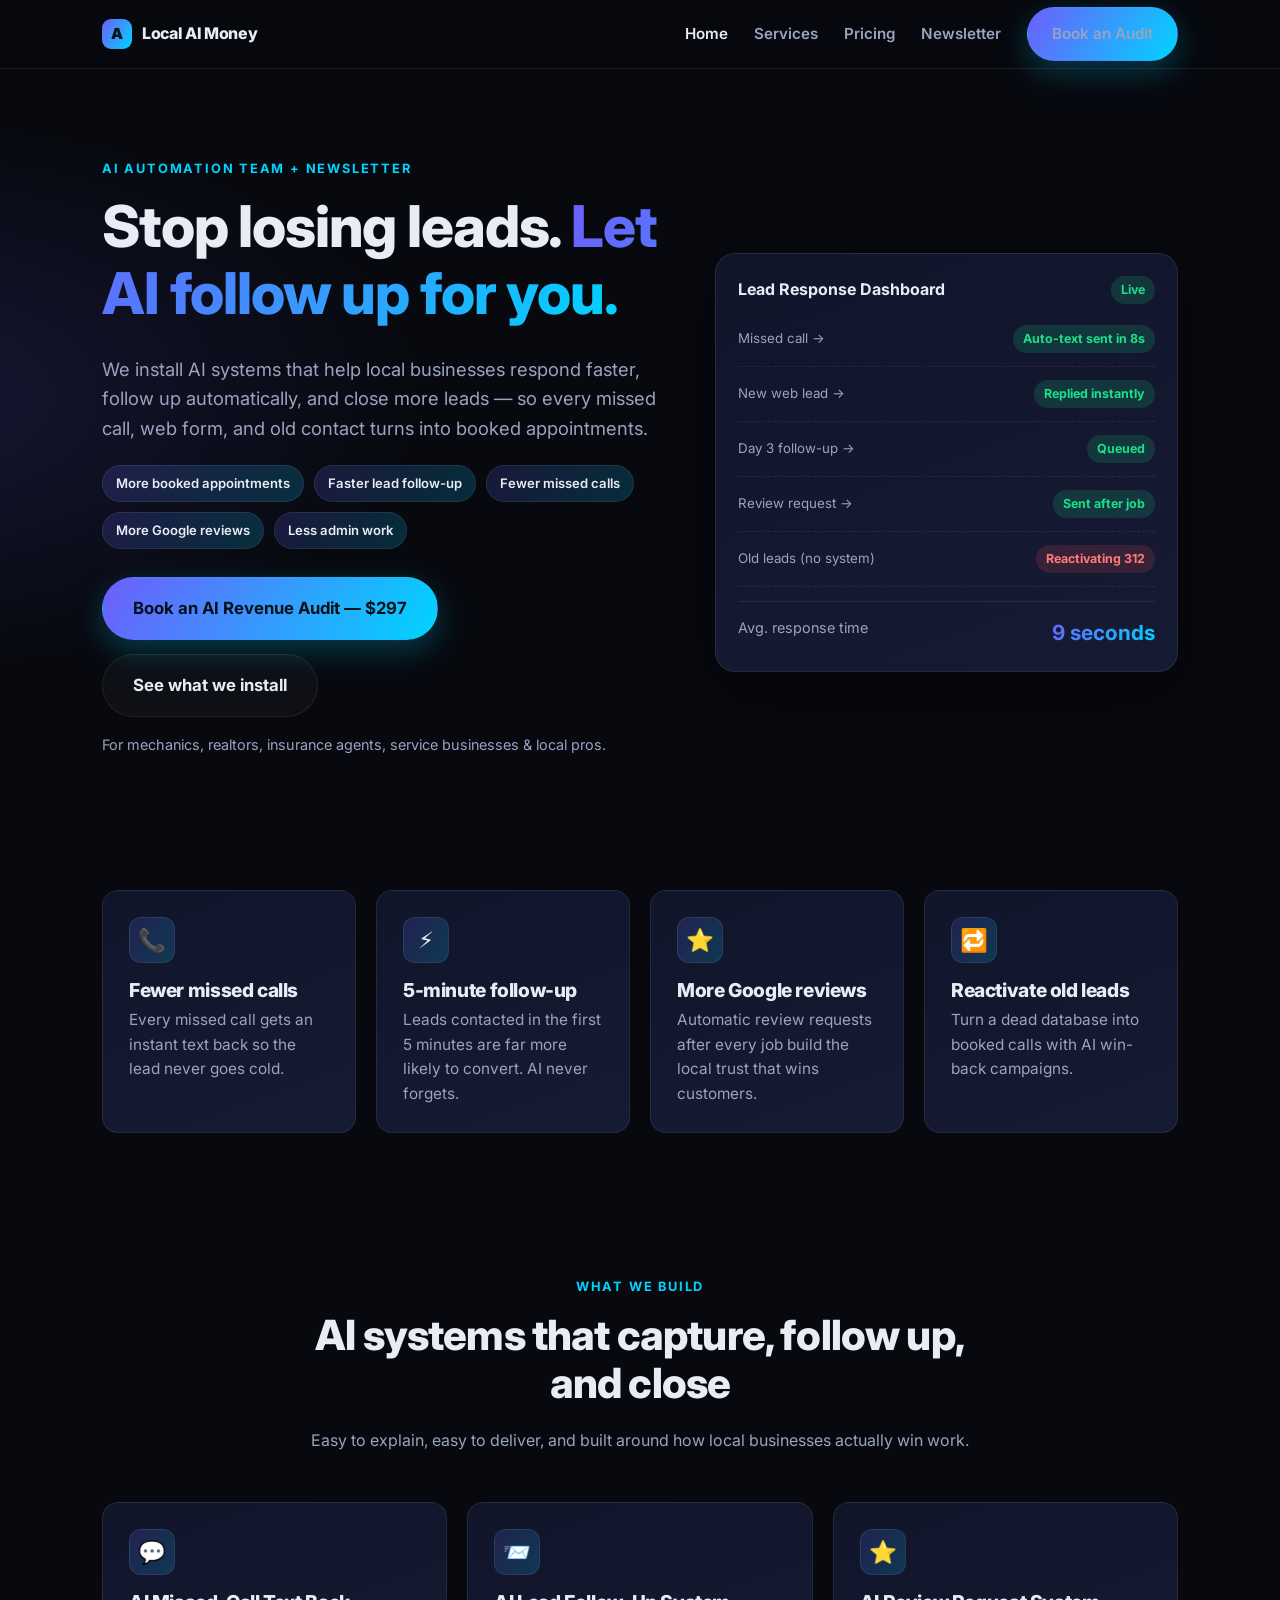
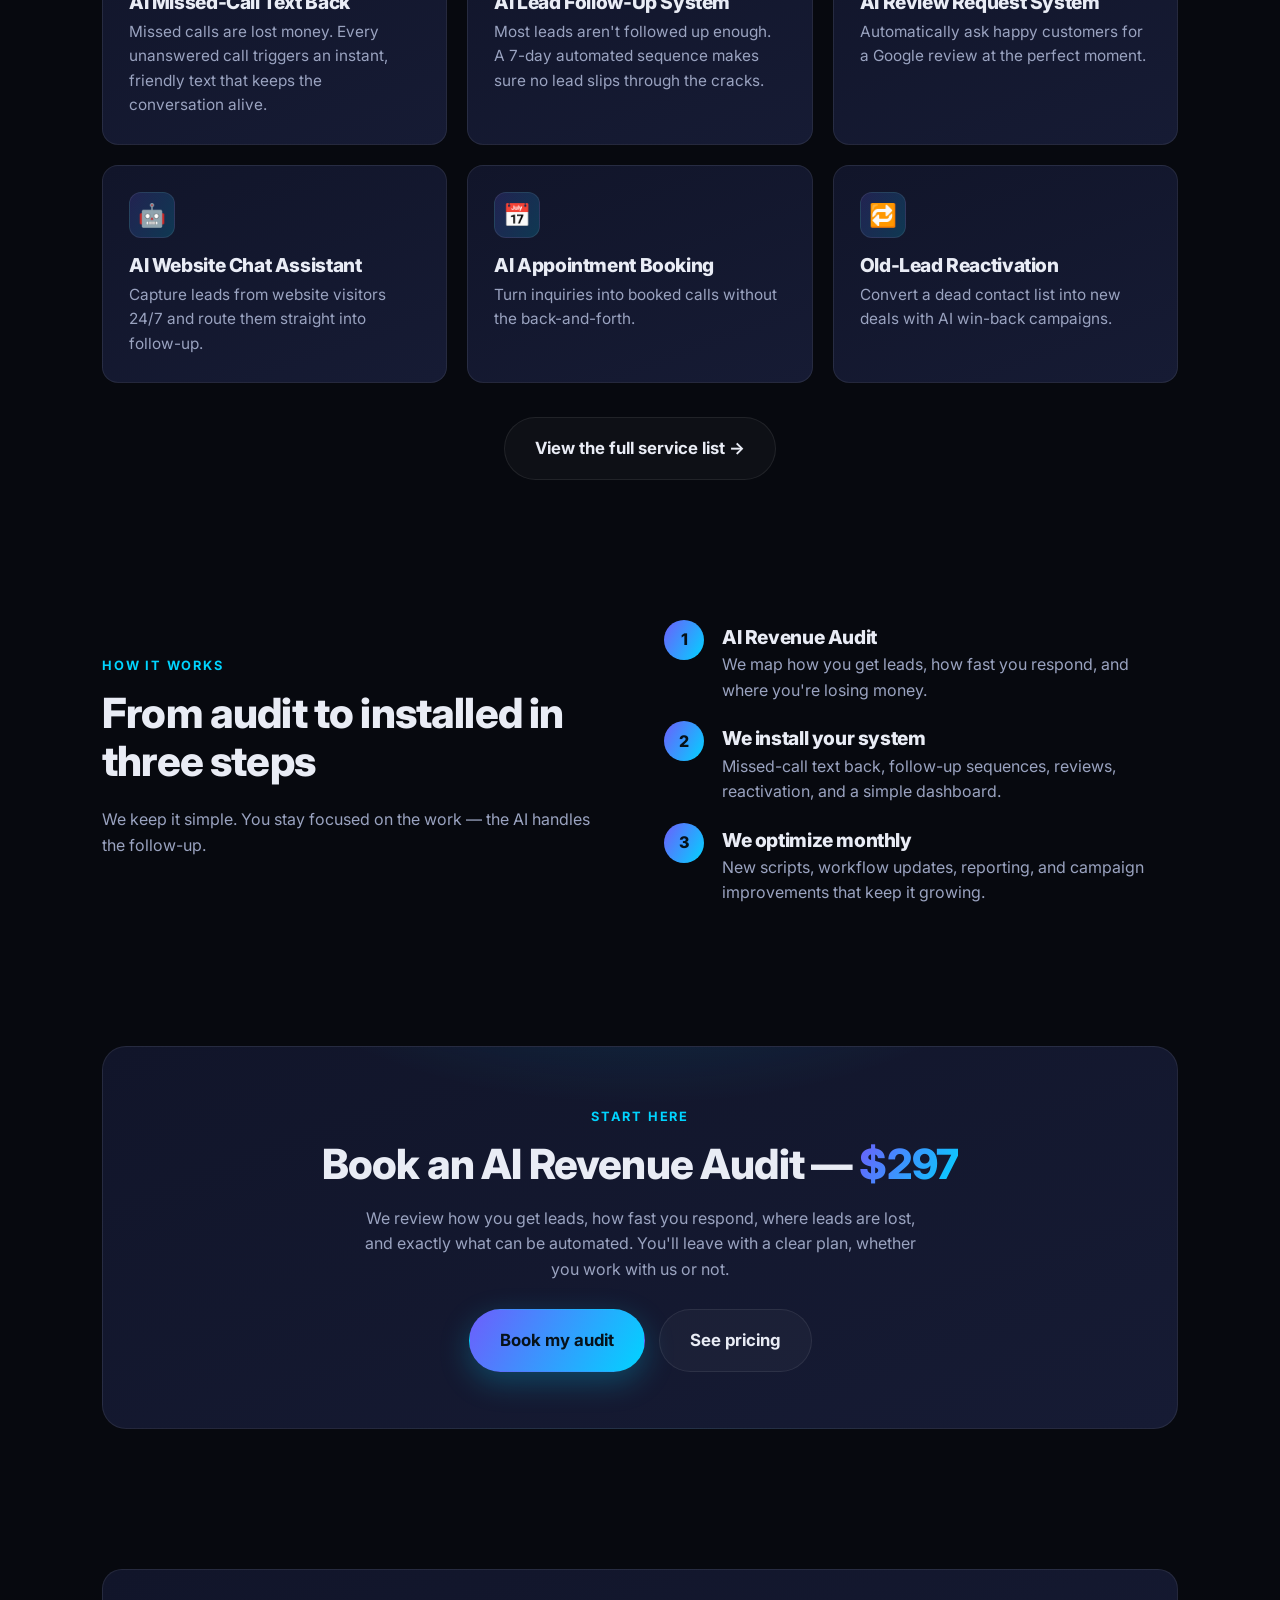
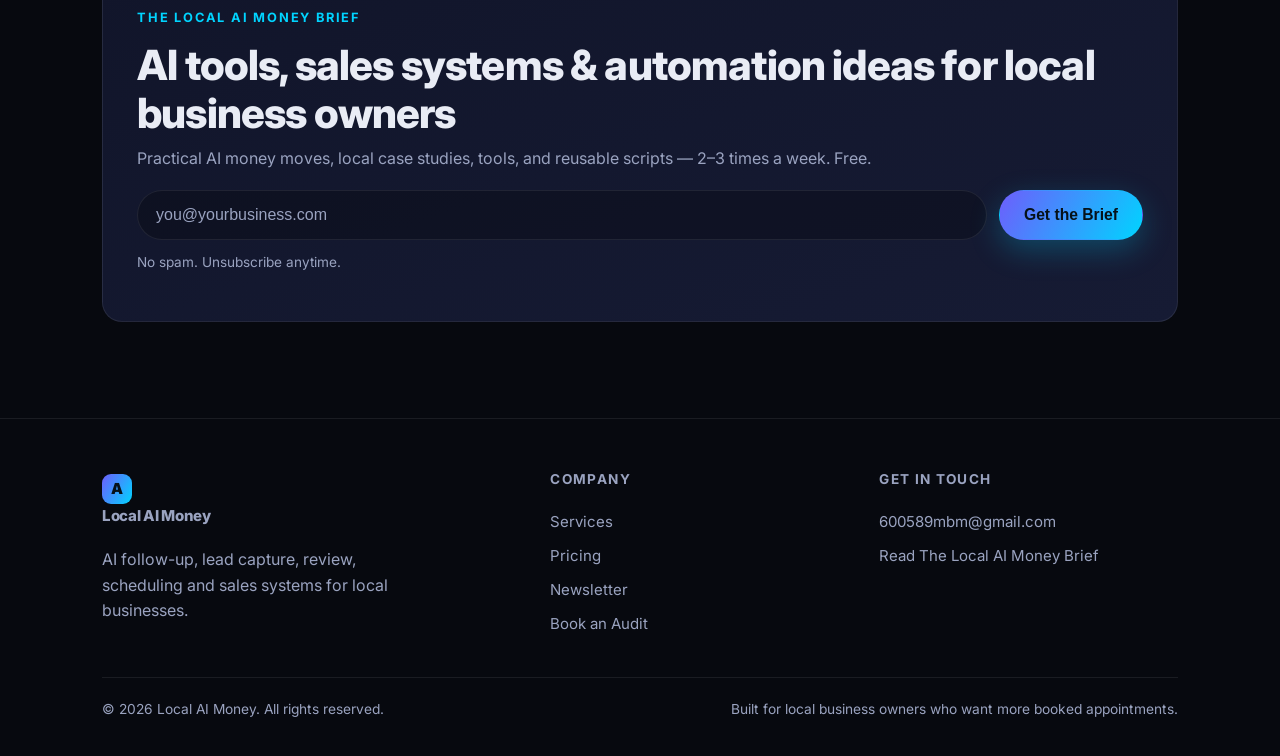
==== index.html @ 8989bd46 "Add files via upload" ====
<!DOCTYPE html>
<html lang="en">
<head>
  <meta charset="UTF-8" />
  <meta name="viewport" content="width=device-width, initial-scale=1.0" />
  <title>Local AI Money — AI follow-up &amp; lead systems for local businesses</title>
  <meta name="description" content="We install AI systems that help local businesses respond faster, follow up automatically, and close more leads — missed-call text back, lead follow-up, reviews, booking, and reactivation." />
  <link rel="preconnect" href="https://fonts.googleapis.com" />
  <link rel="preconnect" href="https://fonts.gstatic.com" crossorigin />
  <link href="https://fonts.googleapis.com/css2?family=Inter:wght@400;600;700;800;900&display=swap" rel="stylesheet" />
  <link rel="stylesheet" href="styles.css" />
  <link rel="icon" href="data:image/svg+xml,<svg xmlns='http://www.w3.org/2000/svg' viewBox='0 0 100 100'><rect width='100' height='100' rx='22' fill='%236d5efc'/><text x='50' y='68' font-size='58' text-anchor='middle' fill='%2306121a' font-family='Arial' font-weight='bold'>A</text></svg>" />
</head>
<body>

  <!-- NAV -->
  <header class="nav">
    <div class="container nav__inner">
      <a class="brand" href="index.html">
        <span class="brand__mark">A</span>
        <span>Local AI Money</span>
      </a>
      <nav class="nav__links" id="navlinks">
        <a href="index.html" class="active">Home</a>
        <a href="services.html">Services</a>
        <a href="pricing.html">Pricing</a>
        <a href="newsletter.html">Newsletter</a>
        <a class="btn btn--primary" href="#audit">Book an Audit</a>
      </nav>
      <button class="nav__toggle" aria-label="Menu" aria-expanded="false">&#9776;</button>
    </div>
  </header>

  <!-- HERO -->
  <section class="hero">
    <div class="container hero__grid">
      <div class="reveal">
        <span class="eyebrow">AI Automation Team + Newsletter</span>
        <h1>Stop losing leads. <span class="gradient-text">Let AI follow up for you.</span></h1>
        <p class="lead">We install AI systems that help local businesses respond faster, follow up automatically, and close more leads — so every missed call, web form, and old contact turns into booked appointments.</p>
        <div class="badge-row">
          <span class="badge">More booked appointments</span>
          <span class="badge">Faster lead follow-up</span>
          <span class="badge">Fewer missed calls</span>
          <span class="badge">More Google reviews</span>
          <span class="badge">Less admin work</span>
        </div>
        <div class="hero__cta">
          <a class="btn btn--primary btn--lg" href="#audit">Book an AI Revenue Audit — $297</a>
          <a class="btn btn--ghost btn--lg" href="services.html">See what we install</a>
        </div>
        <p class="hero__note">For mechanics, realtors, insurance agents, service businesses &amp; local pros.</p>
      </div>

      <div class="reveal glasscard" aria-hidden="true">
        <div style="display:flex;align-items:center;justify-content:space-between;margin-bottom:8px;">
          <strong>Lead Response Dashboard</strong>
          <span class="pill pill--good">Live</span>
        </div>
        <div class="stat-line"><small>Missed call →</small><span class="pill pill--good">Auto-text sent in 8s</span></div>
        <div class="stat-line"><small>New web lead →</small><span class="pill pill--good">Replied instantly</span></div>
        <div class="stat-line"><small>Day 3 follow-up →</small><span class="pill pill--good">Queued</span></div>
        <div class="stat-line"><small>Review request →</small><span class="pill pill--good">Sent after job</span></div>
        <div class="stat-line"><small>Old leads (no system)</small><span class="pill pill--bad">Reactivating 312</span></div>
        <div style="margin-top:14px;padding-top:14px;border-top:1px solid var(--line);display:flex;justify-content:space-between;">
          <span style="color:var(--muted);font-size:.9rem;">Avg. response time</span>
          <strong class="gradient-text" style="font-size:1.3rem;">9 seconds</strong>
        </div>
      </div>
    </div>
  </section>

  <!-- PROBLEM / VALUE -->
  <section class="section section--tight">
    <div class="container">
      <div class="grid grid-4">
        <div class="card reveal"><div class="ico">📞</div><h3>Fewer missed calls</h3><p>Every missed call gets an instant text back so the lead never goes cold.</p></div>
        <div class="card reveal"><div class="ico">⚡</div><h3>5-minute follow-up</h3><p>Leads contacted in the first 5 minutes are far more likely to convert. AI never forgets.</p></div>
        <div class="card reveal"><div class="ico">⭐</div><h3>More Google reviews</h3><p>Automatic review requests after every job build the local trust that wins customers.</p></div>
        <div class="card reveal"><div class="ico">🔁</div><h3>Reactivate old leads</h3><p>Turn a dead database into booked calls with AI win-back campaigns.</p></div>
      </div>
    </div>
  </section>

  <!-- WHAT YOU GET -->
  <section class="section">
    <div class="container">
      <div class="section-head reveal">
        <span class="eyebrow">What we build</span>
        <h2>AI systems that capture, follow up, and close</h2>
        <p>Easy to explain, easy to deliver, and built around how local businesses actually win work.</p>
      </div>
      <div class="grid grid-3">
        <div class="card reveal"><div class="ico">💬</div><h3>AI Missed-Call Text Back</h3><p>Missed calls are lost money. Every unanswered call triggers an instant, friendly text that keeps the conversation alive.</p></div>
        <div class="card reveal"><div class="ico">📨</div><h3>AI Lead Follow-Up System</h3><p>Most leads aren't followed up enough. A 7-day automated sequence makes sure no lead slips through the cracks.</p></div>
        <div class="card reveal"><div class="ico">⭐</div><h3>AI Review Request System</h3><p>Automatically ask happy customers for a Google review at the perfect moment.</p></div>
        <div class="card reveal"><div class="ico">🤖</div><h3>AI Website Chat Assistant</h3><p>Capture leads from website visitors 24/7 and route them straight into follow-up.</p></div>
        <div class="card reveal"><div class="ico">📅</div><h3>AI Appointment Booking</h3><p>Turn inquiries into booked calls without the back-and-forth.</p></div>
        <div class="card reveal"><div class="ico">🔁</div><h3>Old-Lead Reactivation</h3><p>Convert a dead contact list into new deals with AI win-back campaigns.</p></div>
      </div>
      <div style="text-align:center;margin-top:34px;" class="reveal">
        <a class="btn btn--ghost btn--lg" href="services.html">View the full service list →</a>
      </div>
    </div>
  </section>

  <!-- HOW IT WORKS -->
  <section class="section section--tight">
    <div class="container">
      <div class="grid grid-2" style="align-items:center;gap:48px;">
        <div class="reveal">
          <span class="eyebrow">How it works</span>
          <h2>From audit to installed in three steps</h2>
          <p>We keep it simple. You stay focused on the work — the AI handles the follow-up.</p>
        </div>
        <div class="steps reveal">
          <div class="step"><div class="step__num"></div><div><h3>AI Revenue Audit</h3><p>We map how you get leads, how fast you respond, and where you're losing money.</p></div></div>
          <div class="step"><div class="step__num"></div><div><h3>We install your system</h3><p>Missed-call text back, follow-up sequences, reviews, reactivation, and a simple dashboard.</p></div></div>
          <div class="step"><div class="step__num"></div><div><h3>We optimize monthly</h3><p>New scripts, workflow updates, reporting, and campaign improvements that keep it growing.</p></div></div>
        </div>
      </div>
    </div>
  </section>

  <!-- AUDIT CTA -->
  <section class="section" id="audit">
    <div class="container">
      <div class="cta-band reveal">
        <span class="eyebrow">Start here</span>
        <h2>Book an AI Revenue Audit — <span class="gradient-text">$297</span></h2>
        <p>We review how you get leads, how fast you respond, where leads are lost, and exactly what can be automated. You'll leave with a clear plan, whether you work with us or not.</p>
        <div class="hero__cta">
          <a class="btn btn--primary btn--lg" href="mailto:600589mbm@gmail.com?subject=AI%20Revenue%20Audit">Book my audit</a>
          <a class="btn btn--ghost btn--lg" href="pricing.html">See pricing</a>
        </div>
      </div>
    </div>
  </section>

  <!-- NEWSLETTER STRIP -->
  <section class="section section--tight">
    <div class="container">
      <div class="signup reveal">
        <span class="eyebrow">The Local AI Money Brief</span>
        <h2 style="margin-bottom:.2em;">AI tools, sales systems &amp; automation ideas for local business owners</h2>
        <p>Practical AI money moves, local case studies, tools, and reusable scripts — 2–3 times a week. Free.</p>
        <form data-signup>
          <input type="email" placeholder="you@yourbusiness.com" required aria-label="Email address" />
          <button class="btn btn--primary" type="submit">Get the Brief</button>
        </form>
        <p class="form-note">No spam. Unsubscribe anytime.</p>
      </div>
    </div>
  </section>

  <!-- FOOTER -->
  <footer class="footer">
    <div class="container">
      <div class="footer__grid">
        <div>
          <a class="brand" href="index.html"><span class="brand__mark">A</span><span>Local AI Money</span></a>
          <p style="margin-top:14px;max-width:300px;">AI follow-up, lead capture, review, scheduling and sales systems for local businesses.</p>
        </div>
        <div>
          <h4>Company</h4>
          <a href="services.html">Services</a>
          <a href="pricing.html">Pricing</a>
          <a href="newsletter.html">Newsletter</a>
          <a href="#audit">Book an Audit</a>
        </div>
        <div>
          <h4>Get in touch</h4>
          <a href="mailto:600589mbm@gmail.com">600589mbm@gmail.com</a>
          <a href="newsletter.html">Read The Local AI Money Brief</a>
        </div>
      </div>
      <div class="footer__bottom">
        <span>&copy; <span data-year>2026</span> Local AI Money. All rights reserved.</span>
        <span>Built for local business owners who want more booked appointments.</span>
      </div>
    </div>
  </footer>

  <script src="script.js"></script>
</body>
</html>
---- styles.css ----
/* ===========================================================
   Local AI Money — shared styles
   Bold & modern: dark base, electric gradients
   =========================================================== */

:root {
  --bg: #07090f;
  --bg-2: #0c1020;
  --panel: #11152a;
  --panel-2: #161b34;
  --text: #e9ecf5;
  --muted: #9aa3c0;
  --line: rgba(255, 255, 255, 0.08);
  --brand: #6d5efc;
  --brand-2: #00d4ff;
  --accent: #19e08a;
  --warn: #ffb020;
  --grad: linear-gradient(120deg, #6d5efc 0%, #00d4ff 100%);
  --grad-soft: linear-gradient(120deg, rgba(109,94,252,0.18), rgba(0,212,255,0.18));
  --radius: 16px;
  --shadow: 0 20px 60px rgba(0, 0, 0, 0.45);
  --maxw: 1120px;
  --font: "Inter", system-ui, -apple-system, "Segoe UI", Roboto, Helvetica, Arial, sans-serif;
}

* { box-sizing: border-box; }

html { scroll-behavior: smooth; }

body {
  margin: 0;
  font-family: var(--font);
  background:
    radial-gradient(1200px 600px at 80% -10%, rgba(0,212,255,0.10), transparent 60%),
    radial-gradient(1000px 500px at -10% 10%, rgba(109,94,252,0.16), transparent 55%),
    var(--bg);
  color: var(--text);
  line-height: 1.6;
  -webkit-font-smoothing: antialiased;
}

a { color: inherit; text-decoration: none; }
img { max-width: 100%; display: block; }

.container {
  width: 100%;
  max-width: var(--maxw);
  margin: 0 auto;
  padding: 0 22px;
}

.section { padding: 84px 0; }
.section--tight { padding: 56px 0; }

h1, h2, h3 { line-height: 1.15; margin: 0 0 .5em; font-weight: 800; letter-spacing: -0.02em; }
h1 { font-size: clamp(2.2rem, 5vw, 3.6rem); }
h2 { font-size: clamp(1.7rem, 3.4vw, 2.6rem); }
h3 { font-size: 1.2rem; }
p { margin: 0 0 1em; color: var(--muted); }

.gradient-text {
  background: var(--grad);
  -webkit-background-clip: text;
  background-clip: text;
  color: transparent;
}

.eyebrow {
  display: inline-block;
  font-size: .8rem;
  font-weight: 700;
  letter-spacing: .14em;
  text-transform: uppercase;
  color: var(--brand-2);
  margin-bottom: 14px;
}

.lead { font-size: 1.15rem; color: var(--muted); max-width: 620px; }

/* ---------- Buttons ---------- */
.btn {
  display: inline-flex;
  align-items: center;
  gap: 8px;
  padding: 14px 24px;
  border-radius: 999px;
  font-weight: 700;
  font-size: .98rem;
  border: 1px solid transparent;
  cursor: pointer;
  transition: transform .15s ease, box-shadow .15s ease, background .15s ease;
  white-space: nowrap;
}
.btn--primary {
  background: var(--grad);
  color: #06121a;
  box-shadow: 0 10px 30px rgba(0, 212, 255, 0.25);
}
.btn--primary:hover { transform: translateY(-2px); box-shadow: 0 16px 40px rgba(0,212,255,0.35); }
.btn--ghost {
  background: rgba(255,255,255,0.03);
  border-color: var(--line);
  color: var(--text);
}
.btn--ghost:hover { border-color: var(--brand-2); transform: translateY(-2px); }
.btn--lg { padding: 17px 30px; font-size: 1.05rem; }

/* ---------- Nav ---------- */
.nav {
  position: sticky;
  top: 0;
  z-index: 50;
  backdrop-filter: blur(14px);
  background: rgba(7, 9, 15, 0.72);
  border-bottom: 1px solid var(--line);
}
.nav__inner {
  display: flex;
  align-items: center;
  justify-content: space-between;
  height: 68px;
}
.brand { display: flex; align-items: center; gap: 10px; font-weight: 800; letter-spacing: -.02em; }
.brand__mark {
  width: 30px; height: 30px; border-radius: 9px;
  background: var(--grad);
  display: grid; place-items: center;
  color: #06121a; font-weight: 900; font-size: .95rem;
}
.nav__links { display: flex; align-items: center; gap: 26px; }
.nav__links a { color: var(--muted); font-weight: 600; font-size: .95rem; }
.nav__links a:hover, .nav__links a.active { color: var(--text); }
.nav__toggle { display: none; background: none; border: 0; color: var(--text); font-size: 1.5rem; cursor: pointer; }

/* ---------- Hero ---------- */
.hero { padding: 86px 0 64px; }
.hero__grid {
  display: grid;
  grid-template-columns: 1.1fr .9fr;
  gap: 48px;
  align-items: center;
}
.badge-row { display: flex; flex-wrap: wrap; gap: 10px; margin: 22px 0 28px; }
.badge {
  font-size: .82rem; font-weight: 600; color: var(--text);
  padding: 7px 13px; border-radius: 999px;
  background: var(--grad-soft); border: 1px solid var(--line);
}
.hero__cta { display: flex; flex-wrap: wrap; gap: 14px; margin-top: 8px; }
.hero__note { margin-top: 16px; font-size: .9rem; color: var(--muted); }

/* glowing dashboard card */
.glasscard {
  background: linear-gradient(160deg, var(--panel), var(--panel-2));
  border: 1px solid var(--line);
  border-radius: 20px;
  padding: 22px;
  box-shadow: var(--shadow);
}
.stat-line { display: flex; align-items: center; justify-content: space-between; padding: 13px 0; border-bottom: 1px dashed var(--line); }
.stat-line:last-child { border-bottom: 0; }
.stat-line small { color: var(--muted); }
.pill { font-size: .78rem; font-weight: 700; padding: 4px 10px; border-radius: 999px; }
.pill--good { background: rgba(25,224,138,.15); color: var(--accent); }
.pill--bad { background: rgba(255,80,80,.15); color: #ff7a7a; }

/* ---------- Generic cards / grid ---------- */
.grid { display: grid; gap: 20px; }
.grid-2 { grid-template-columns: repeat(2, 1fr); }
.grid-3 { grid-template-columns: repeat(3, 1fr); }
.grid-4 { grid-template-columns: repeat(4, 1fr); }

.card {
  background: linear-gradient(160deg, var(--panel), var(--panel-2));
  border: 1px solid var(--line);
  border-radius: var(--radius);
  padding: 26px;
  transition: transform .18s ease, border-color .18s ease;
}
.card:hover { transform: translateY(-4px); border-color: rgba(0,212,255,.4); }
.card .ico {
  width: 46px; height: 46px; border-radius: 12px;
  display: grid; place-items: center; font-size: 1.4rem;
  background: var(--grad-soft); border: 1px solid var(--line);
  margin-bottom: 16px;
}
.card h3 { margin-bottom: .35em; }
.card p { margin: 0; font-size: .96rem; }

.section-head { max-width: 720px; margin: 0 auto 48px; text-align: center; }
.section-head p { margin: 0 auto; }

/* ---------- Table ---------- */
.table-wrap { overflow-x: auto; border: 1px solid var(--line); border-radius: var(--radius); }
table.svc { width: 100%; border-collapse: collapse; min-width: 640px; }
table.svc th, table.svc td { text-align: left; padding: 16px 20px; border-bottom: 1px solid var(--line); }
table.svc thead th { background: var(--panel-2); color: var(--text); font-size: .8rem; letter-spacing: .08em; text-transform: uppercase; }
table.svc tbody tr:hover { background: rgba(255,255,255,0.02); }
table.svc td:first-child { font-weight: 700; color: var(--text); }
table.svc td { color: var(--muted); font-size: .95rem; }

/* ---------- Pricing ---------- */
.price-grid { display: grid; grid-template-columns: repeat(3, 1fr); gap: 22px; align-items: stretch; }
.price {
  position: relative;
  background: linear-gradient(160deg, var(--panel), var(--panel-2));
  border: 1px solid var(--line);
  border-radius: 20px;
  padding: 30px;
  display: flex; flex-direction: column;
}
.price--feature { border-color: rgba(0,212,255,.55); box-shadow: 0 20px 60px rgba(0,212,255,.12); }
.price__tag {
  position: absolute; top: -13px; left: 30px;
  background: var(--grad); color: #06121a; font-weight: 800;
  font-size: .72rem; letter-spacing: .08em; text-transform: uppercase;
  padding: 6px 12px; border-radius: 999px;
}
.price h3 { font-size: 1.25rem; }
.price .amount { font-size: 2.2rem; font-weight: 800; color: var(--text); margin: 6px 0 2px; }
.price .amount span { font-size: 1rem; color: var(--muted); font-weight: 600; }
.price ul { list-style: none; padding: 0; margin: 18px 0 26px; display: grid; gap: 11px; }
.price li { position: relative; padding-left: 28px; color: var(--muted); font-size: .95rem; }
.price li::before {
  content: "✓"; position: absolute; left: 0; top: 0;
  width: 18px; height: 18px; border-radius: 50%;
  background: rgba(25,224,138,.15); color: var(--accent);
  display: grid; place-items: center; font-size: .7rem; font-weight: 800;
}
.price .btn { margin-top: auto; justify-content: center; }

/* ---------- Newsletter ---------- */
.signup {
  background: linear-gradient(160deg, var(--panel), var(--panel-2));
  border: 1px solid var(--line);
  border-radius: 20px;
  padding: 34px;
}
.signup form { display: flex; gap: 12px; flex-wrap: wrap; margin-top: 18px; }
.signup input[type=email] {
  flex: 1; min-width: 240px;
  padding: 15px 18px; border-radius: 999px;
  border: 1px solid var(--line);
  background: rgba(0,0,0,.25); color: var(--text); font-size: 1rem;
}
.signup input[type=email]::placeholder { color: var(--muted); }
.signup .form-note { font-size: .85rem; margin-top: 12px; }

.issue-list { display: grid; gap: 18px; }
.issue {
  display: grid; grid-template-columns: auto 1fr auto; gap: 18px; align-items: center;
  background: linear-gradient(160deg, var(--panel), var(--panel-2));
  border: 1px solid var(--line); border-radius: var(--radius);
  padding: 22px 24px; transition: border-color .18s ease, transform .18s ease;
}
.issue:hover { border-color: rgba(0,212,255,.4); transform: translateY(-3px); }
.issue__num {
  width: 48px; height: 48px; border-radius: 12px; display: grid; place-items: center;
  font-weight: 800; background: var(--grad-soft); border: 1px solid var(--line); color: var(--text);
}
.issue__meta { font-size: .82rem; color: var(--brand-2); font-weight: 700; letter-spacing: .04em; text-transform: uppercase; }
.issue h3 { margin: 4px 0 6px; }
.issue p { margin: 0; font-size: .93rem; }

/* article (issue) */
.article { max-width: 760px; margin: 0 auto; }
.article h2 { margin-top: 1.4em; }
.article h3 { color: var(--brand-2); margin-top: 1.6em; }
.article blockquote {
  margin: 1.2em 0; padding: 16px 20px;
  border-left: 3px solid var(--brand-2);
  background: rgba(0,212,255,.06); border-radius: 0 12px 12px 0;
  color: var(--text); font-style: italic;
}
.article ul { color: var(--muted); padding-left: 22px; }
.article li { margin-bottom: 8px; }
.article .script-box {
  background: rgba(0,0,0,.3); border: 1px solid var(--line); border-radius: 12px;
  padding: 18px 20px; color: var(--text); font-family: ui-monospace, "SF Mono", Menlo, monospace;
  font-size: .92rem; margin: 1em 0;
}
.kicker { color: var(--muted); font-size: .9rem; }

/* ---------- CTA band ---------- */
.cta-band {
  background:
    radial-gradient(600px 300px at 50% -40%, rgba(0,212,255,.18), transparent 70%),
    linear-gradient(160deg, var(--panel), var(--panel-2));
  border: 1px solid var(--line);
  border-radius: 24px;
  padding: 56px 40px;
  text-align: center;
}
.cta-band h2 { max-width: 720px; margin: 0 auto .4em; }
.cta-band p { max-width: 560px; margin: 0 auto 26px; }
.cta-band .hero__cta { justify-content: center; }

/* ---------- Steps ---------- */
.steps { counter-reset: step; display: grid; gap: 18px; }
.step { display: grid; grid-template-columns: auto 1fr; gap: 18px; align-items: start; }
.step__num {
  counter-increment: step;
  width: 40px; height: 40px; border-radius: 50%;
  background: var(--grad); color: #06121a; font-weight: 800;
  display: grid; place-items: center;
}
.step__num::before { content: counter(step); }
.step h3 { margin: 6px 0 4px; }
.step p { margin: 0; }

/* ---------- Footer ---------- */
.footer { border-top: 1px solid var(--line); padding: 50px 0 36px; margin-top: 40px; }
.footer__grid { display: grid; grid-template-columns: 1.4fr 1fr 1fr; gap: 30px; }
.footer h4 { font-size: .85rem; text-transform: uppercase; letter-spacing: .1em; color: var(--muted); margin: 0 0 14px; }
.footer a { color: var(--muted); display: block; padding: 5px 0; font-size: .94rem; }
.footer a:hover { color: var(--text); }
.footer__bottom { margin-top: 36px; padding-top: 20px; border-top: 1px solid var(--line); display: flex; justify-content: space-between; flex-wrap: wrap; gap: 12px; color: var(--muted); font-size: .86rem; }

/* ---------- Reveal animation ---------- */
.reveal { opacity: 0; transform: translateY(18px); transition: opacity .6s ease, transform .6s ease; }
.reveal.in { opacity: 1; transform: none; }

/* ---------- Responsive ---------- */
@media (max-width: 900px) {
  .hero__grid { grid-template-columns: 1fr; }
  .grid-3, .grid-4 { grid-template-columns: repeat(2, 1fr); }
  .price-grid { grid-template-columns: 1fr; }
  .footer__grid { grid-template-columns: 1fr 1fr; }
  .nav__links {
    position: absolute; top: 68px; left: 0; right: 0;
    flex-direction: column; gap: 0; align-items: stretch;
    background: var(--bg-2); border-bottom: 1px solid var(--line);
    max-height: 0; overflow: hidden; transition: max-height .3s ease;
  }
  .nav__links.open { max-height: 360px; }
  .nav__links a { padding: 15px 22px; border-top: 1px solid var(--line); }
  .nav__links .btn { margin: 14px 22px; }
  .nav__toggle { display: block; }
}
@media (max-width: 560px) {
  .grid-3, .grid-4, .grid-2 { grid-template-columns: 1fr; }
  .footer__grid { grid-template-columns: 1fr; }
  .issue { grid-template-columns: auto 1fr; }
  .issue .btn { grid-column: 1 / -1; justify-content: center; }
}
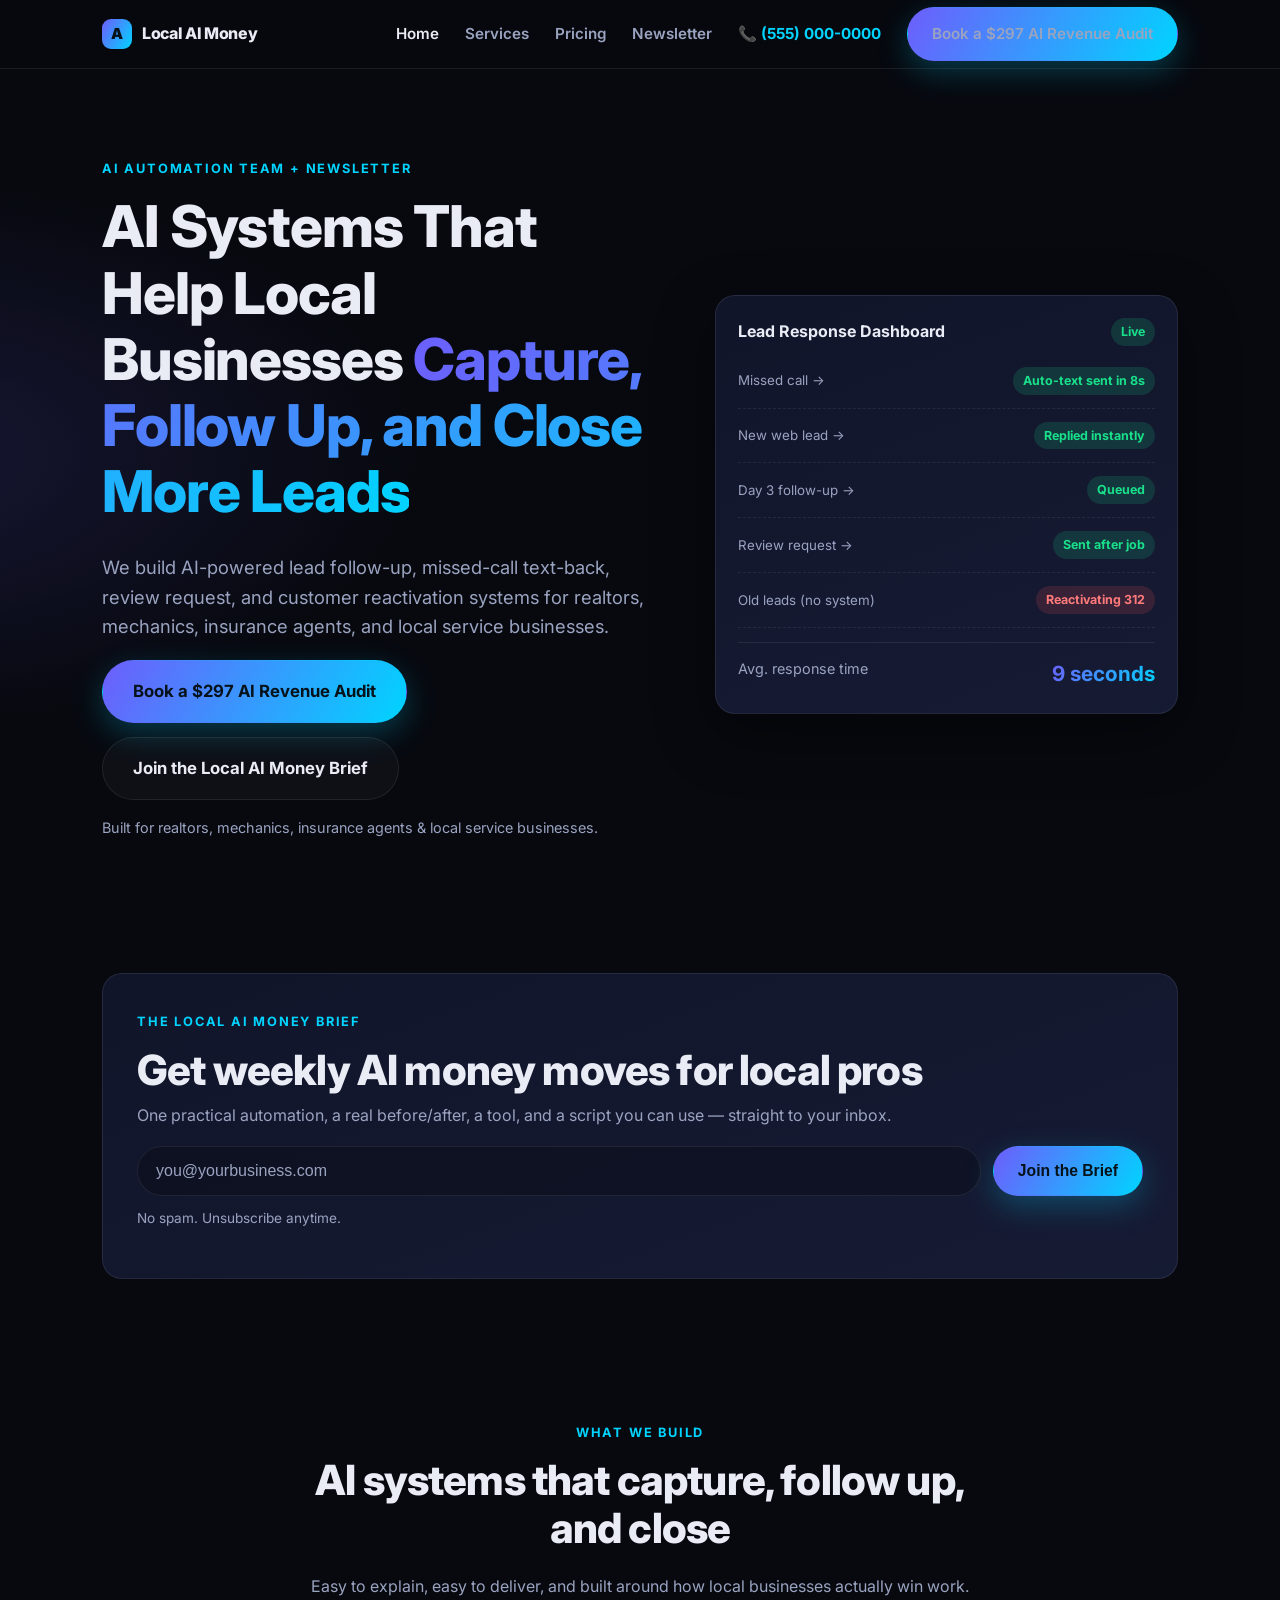
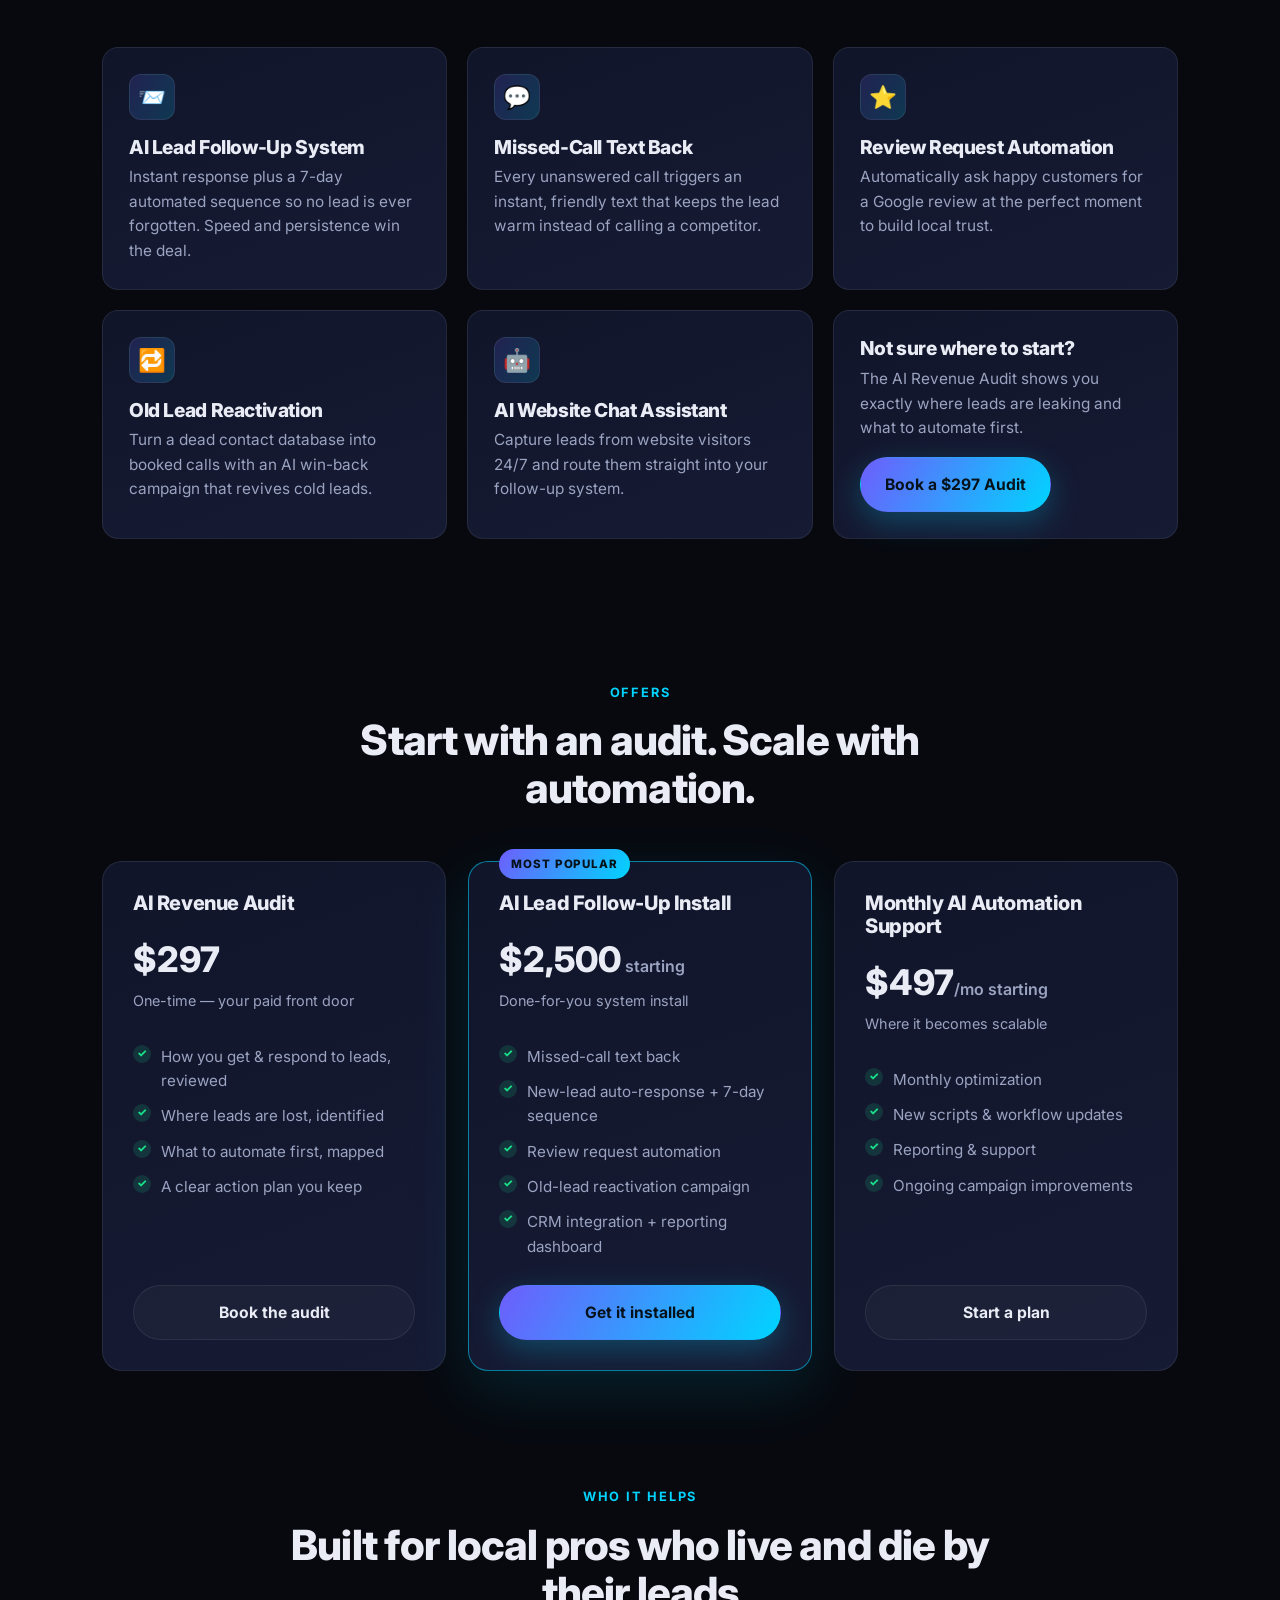
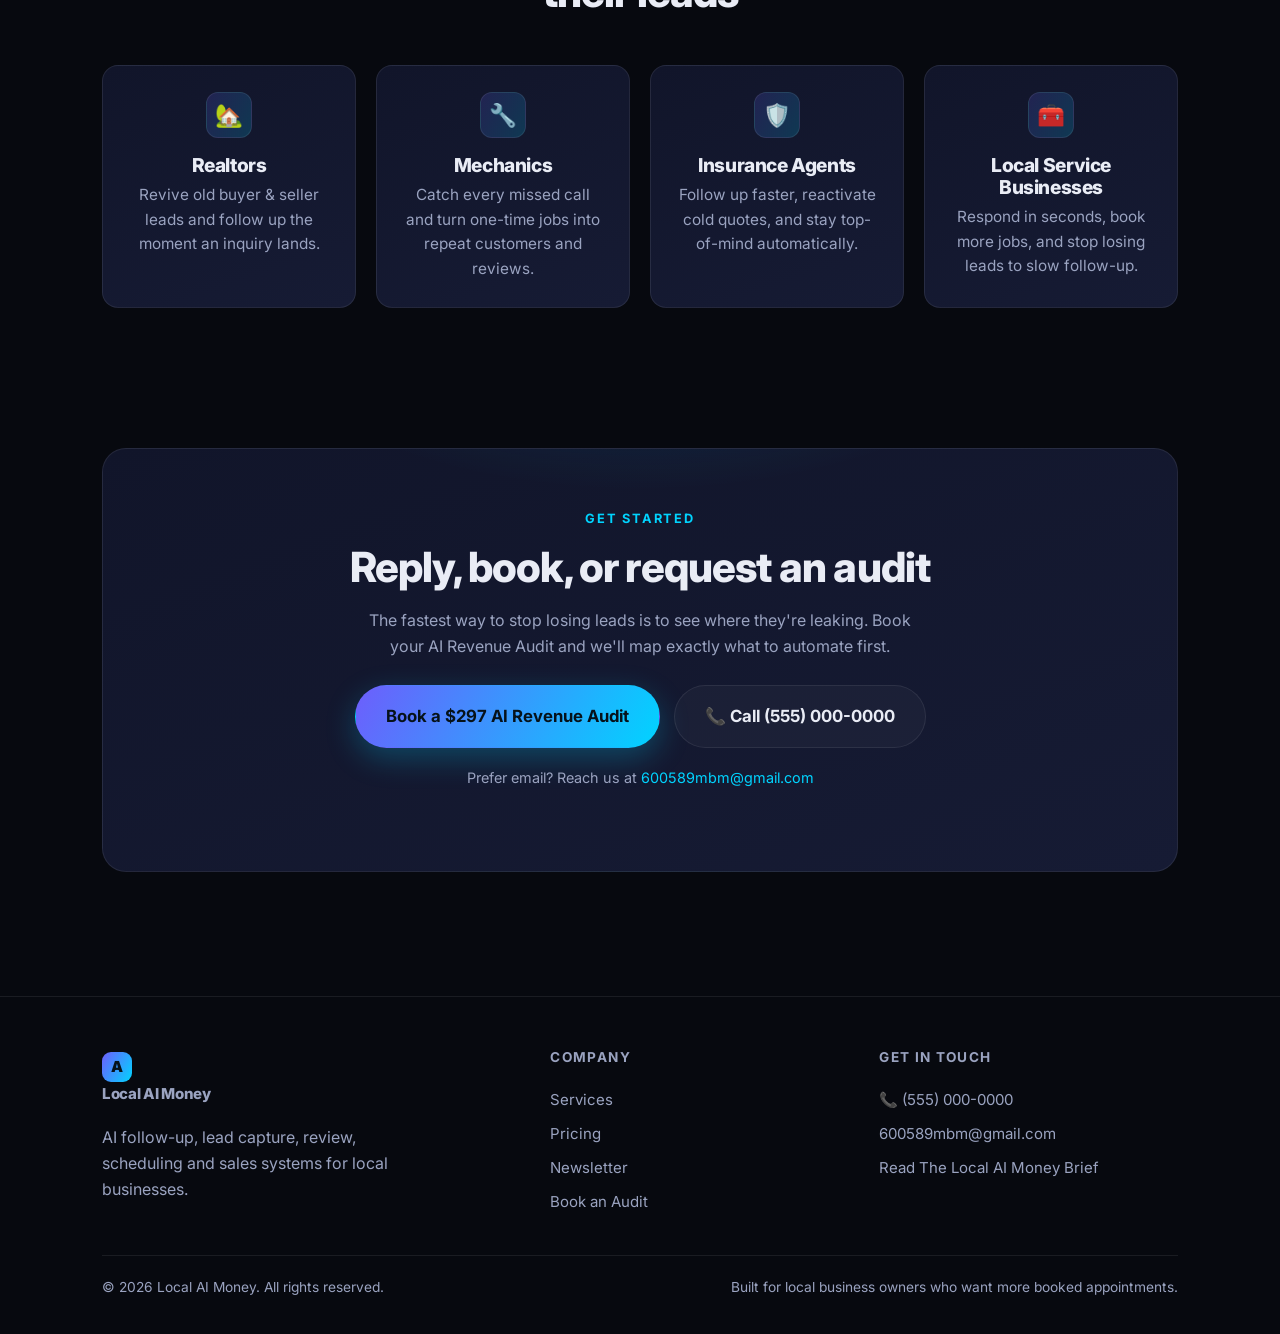
==== commit 8d03c568: "Add files via upload" ====
--- a/index.html
+++ b/index.html
@@ -3,8 +3,8 @@
 <head>
   <meta charset="UTF-8" />
   <meta name="viewport" content="width=device-width, initial-scale=1.0" />
-  <title>Local AI Money — AI follow-up &amp; lead systems for local businesses</title>
-  <meta name="description" content="We install AI systems that help local businesses respond faster, follow up automatically, and close more leads — missed-call text back, lead follow-up, reviews, booking, and reactivation." />
+  <title>Local AI Money — AI lead systems that capture, follow up & close for local businesses</title>
+  <meta name="description" content="We build AI-powered lead follow-up, missed-call text-back, review request, and customer reactivation systems for realtors, mechanics, insurance agents, and local service businesses." />
   <link rel="preconnect" href="https://fonts.googleapis.com" />
   <link rel="preconnect" href="https://fonts.gstatic.com" crossorigin />
   <link href="https://fonts.googleapis.com/css2?family=Inter:wght@400;600;700;800;900&display=swap" rel="stylesheet" />
@@ -25,31 +25,25 @@
         <a href="services.html">Services</a>
         <a href="pricing.html">Pricing</a>
         <a href="newsletter.html">Newsletter</a>
-        <a class="btn btn--primary" href="#audit">Book an Audit</a>
+        <a class="nav__call" href="tel:+15550000000">📞 (555) 000-0000</a>
+        <a class="btn btn--primary" href="https://YOUR-BOOKING-LINK">Book a $297 AI Revenue Audit</a>
       </nav>
       <button class="nav__toggle" aria-label="Menu" aria-expanded="false">&#9776;</button>
     </div>
   </header>
 
-  <!-- HERO -->
+  <!-- 1. HERO -->
   <section class="hero">
     <div class="container hero__grid">
       <div class="reveal">
         <span class="eyebrow">AI Automation Team + Newsletter</span>
-        <h1>Stop losing leads. <span class="gradient-text">Let AI follow up for you.</span></h1>
-        <p class="lead">We install AI systems that help local businesses respond faster, follow up automatically, and close more leads — so every missed call, web form, and old contact turns into booked appointments.</p>
-        <div class="badge-row">
-          <span class="badge">More booked appointments</span>
-          <span class="badge">Faster lead follow-up</span>
-          <span class="badge">Fewer missed calls</span>
-          <span class="badge">More Google reviews</span>
-          <span class="badge">Less admin work</span>
-        </div>
+        <h1>AI Systems That Help Local Businesses <span class="gradient-text">Capture, Follow Up, and Close More Leads</span></h1>
+        <p class="lead">We build AI-powered lead follow-up, missed-call text-back, review request, and customer reactivation systems for realtors, mechanics, insurance agents, and local service businesses.</p>
         <div class="hero__cta">
-          <a class="btn btn--primary btn--lg" href="#audit">Book an AI Revenue Audit — $297</a>
-          <a class="btn btn--ghost btn--lg" href="services.html">See what we install</a>
-        </div>
-        <p class="hero__note">For mechanics, realtors, insurance agents, service businesses &amp; local pros.</p>
+          <a class="btn btn--primary btn--lg" href="https://YOUR-BOOKING-LINK">Book a $297 AI Revenue Audit</a>
+          <a class="btn btn--ghost btn--lg" href="#newsletter">Join the Local AI Money Brief</a>
+        </div>
+        <p class="hero__note">Built for realtors, mechanics, insurance agents &amp; local service businesses.</p>
       </div>
 
       <div class="reveal glasscard" aria-hidden="true">
@@ -70,19 +64,23 @@
     </div>
   </section>
 
-  <!-- PROBLEM / VALUE -->
-  <section class="section section--tight">
-    <div class="container">
-      <div class="grid grid-4">
-        <div class="card reveal"><div class="ico">📞</div><h3>Fewer missed calls</h3><p>Every missed call gets an instant text back so the lead never goes cold.</p></div>
-        <div class="card reveal"><div class="ico">⚡</div><h3>5-minute follow-up</h3><p>Leads contacted in the first 5 minutes are far more likely to convert. AI never forgets.</p></div>
-        <div class="card reveal"><div class="ico">⭐</div><h3>More Google reviews</h3><p>Automatic review requests after every job build the local trust that wins customers.</p></div>
-        <div class="card reveal"><div class="ico">🔁</div><h3>Reactivate old leads</h3><p>Turn a dead database into booked calls with AI win-back campaigns.</p></div>
-      </div>
-    </div>
-  </section>
-
-  <!-- WHAT YOU GET -->
+  <!-- 2. NEWSLETTER SIGNUP -->
+  <section class="section section--tight" id="newsletter">
+    <div class="container">
+      <div class="signup reveal">
+        <span class="eyebrow">The Local AI Money Brief</span>
+        <h2 style="margin-bottom:.2em;">Get weekly AI money moves for local pros</h2>
+        <p>One practical automation, a real before/after, a tool, and a script you can use — straight to your inbox.</p>
+        <form data-signup>
+          <input type="email" placeholder="you@yourbusiness.com" required aria-label="Email address" />
+          <button class="btn btn--primary" type="submit">Join the Brief</button>
+        </form>
+        <p class="form-note">No spam. Unsubscribe anytime.</p>
+      </div>
+    </div>
+  </section>
+
+  <!-- 3. SERVICES -->
   <section class="section">
     <div class="container">
       <div class="section-head reveal">
@@ -91,64 +89,98 @@
         <p>Easy to explain, easy to deliver, and built around how local businesses actually win work.</p>
       </div>
       <div class="grid grid-3">
-        <div class="card reveal"><div class="ico">💬</div><h3>AI Missed-Call Text Back</h3><p>Missed calls are lost money. Every unanswered call triggers an instant, friendly text that keeps the conversation alive.</p></div>
-        <div class="card reveal"><div class="ico">📨</div><h3>AI Lead Follow-Up System</h3><p>Most leads aren't followed up enough. A 7-day automated sequence makes sure no lead slips through the cracks.</p></div>
-        <div class="card reveal"><div class="ico">⭐</div><h3>AI Review Request System</h3><p>Automatically ask happy customers for a Google review at the perfect moment.</p></div>
-        <div class="card reveal"><div class="ico">🤖</div><h3>AI Website Chat Assistant</h3><p>Capture leads from website visitors 24/7 and route them straight into follow-up.</p></div>
-        <div class="card reveal"><div class="ico">📅</div><h3>AI Appointment Booking</h3><p>Turn inquiries into booked calls without the back-and-forth.</p></div>
-        <div class="card reveal"><div class="ico">🔁</div><h3>Old-Lead Reactivation</h3><p>Convert a dead contact list into new deals with AI win-back campaigns.</p></div>
-      </div>
-      <div style="text-align:center;margin-top:34px;" class="reveal">
-        <a class="btn btn--ghost btn--lg" href="services.html">View the full service list →</a>
-      </div>
-    </div>
-  </section>
-
-  <!-- HOW IT WORKS -->
+        <div class="card reveal"><div class="ico">📨</div><h3>AI Lead Follow-Up System</h3><p>Instant response plus a 7-day automated sequence so no lead is ever forgotten. Speed and persistence win the deal.</p></div>
+        <div class="card reveal"><div class="ico">💬</div><h3>Missed-Call Text Back</h3><p>Every unanswered call triggers an instant, friendly text that keeps the lead warm instead of calling a competitor.</p></div>
+        <div class="card reveal"><div class="ico">⭐</div><h3>Review Request Automation</h3><p>Automatically ask happy customers for a Google review at the perfect moment to build local trust.</p></div>
+        <div class="card reveal"><div class="ico">🔁</div><h3>Old Lead Reactivation</h3><p>Turn a dead contact database into booked calls with an AI win-back campaign that revives cold leads.</p></div>
+        <div class="card reveal"><div class="ico">🤖</div><h3>AI Website Chat Assistant</h3><p>Capture leads from website visitors 24/7 and route them straight into your follow-up system.</p></div>
+        <div class="card reveal" style="display:flex;flex-direction:column;justify-content:center;">
+          <h3 style="margin-bottom:.4em;">Not sure where to start?</h3>
+          <p style="margin-bottom:16px;">The AI Revenue Audit shows you exactly where leads are leaking and what to automate first.</p>
+          <a class="btn btn--primary" href="https://YOUR-BOOKING-LINK" style="align-self:flex-start;">Book a $297 Audit</a>
+        </div>
+      </div>
+    </div>
+  </section>
+
+  <!-- 4. OFFER SECTION -->
+  <section class="section section--tight" id="offers">
+    <div class="container">
+      <div class="section-head reveal">
+        <span class="eyebrow">Offers</span>
+        <h2>Start with an audit. Scale with automation.</h2>
+      </div>
+      <div class="price-grid">
+        <div class="price reveal">
+          <h3>AI Revenue Audit</h3>
+          <div class="amount">$297</div>
+          <p class="kicker">One-time — your paid front door</p>
+          <ul>
+            <li>How you get &amp; respond to leads, reviewed</li>
+            <li>Where leads are lost, identified</li>
+            <li>What to automate first, mapped</li>
+            <li>A clear action plan you keep</li>
+          </ul>
+          <a class="btn btn--ghost" href="https://YOUR-BOOKING-LINK">Book the audit</a>
+        </div>
+        <div class="price price--feature reveal">
+          <span class="price__tag">Most popular</span>
+          <h3>AI Lead Follow-Up Install</h3>
+          <div class="amount">$2,500<span> starting</span></div>
+          <p class="kicker">Done-for-you system install</p>
+          <ul>
+            <li>Missed-call text back</li>
+            <li>New-lead auto-response + 7-day sequence</li>
+            <li>Review request automation</li>
+            <li>Old-lead reactivation campaign</li>
+            <li>CRM integration + reporting dashboard</li>
+          </ul>
+          <a class="btn btn--primary" href="https://YOUR-BOOKING-LINK">Get it installed</a>
+        </div>
+        <div class="price reveal">
+          <h3>Monthly AI Automation Support</h3>
+          <div class="amount">$497<span>/mo starting</span></div>
+          <p class="kicker">Where it becomes scalable</p>
+          <ul>
+            <li>Monthly optimization</li>
+            <li>New scripts &amp; workflow updates</li>
+            <li>Reporting &amp; support</li>
+            <li>Ongoing campaign improvements</li>
+          </ul>
+          <a class="btn btn--ghost" href="https://YOUR-BOOKING-LINK">Start a plan</a>
+        </div>
+      </div>
+    </div>
+  </section>
+
+  <!-- 5. WHO IT HELPS -->
   <section class="section section--tight">
     <div class="container">
-      <div class="grid grid-2" style="align-items:center;gap:48px;">
-        <div class="reveal">
-          <span class="eyebrow">How it works</span>
-          <h2>From audit to installed in three steps</h2>
-          <p>We keep it simple. You stay focused on the work — the AI handles the follow-up.</p>
-        </div>
-        <div class="steps reveal">
-          <div class="step"><div class="step__num"></div><div><h3>AI Revenue Audit</h3><p>We map how you get leads, how fast you respond, and where you're losing money.</p></div></div>
-          <div class="step"><div class="step__num"></div><div><h3>We install your system</h3><p>Missed-call text back, follow-up sequences, reviews, reactivation, and a simple dashboard.</p></div></div>
-          <div class="step"><div class="step__num"></div><div><h3>We optimize monthly</h3><p>New scripts, workflow updates, reporting, and campaign improvements that keep it growing.</p></div></div>
-        </div>
-      </div>
-    </div>
-  </section>
-
-  <!-- AUDIT CTA -->
-  <section class="section" id="audit">
+      <div class="section-head reveal">
+        <span class="eyebrow">Who it helps</span>
+        <h2>Built for local pros who live and die by their leads</h2>
+      </div>
+      <div class="grid grid-4">
+        <div class="card reveal" style="text-align:center;"><div class="ico" style="margin:0 auto 16px;">🏡</div><h3>Realtors</h3><p>Revive old buyer &amp; seller leads and follow up the moment an inquiry lands.</p></div>
+        <div class="card reveal" style="text-align:center;"><div class="ico" style="margin:0 auto 16px;">🔧</div><h3>Mechanics</h3><p>Catch every missed call and turn one-time jobs into repeat customers and reviews.</p></div>
+        <div class="card reveal" style="text-align:center;"><div class="ico" style="margin:0 auto 16px;">🛡️</div><h3>Insurance Agents</h3><p>Follow up faster, reactivate cold quotes, and stay top-of-mind automatically.</p></div>
+        <div class="card reveal" style="text-align:center;"><div class="ico" style="margin:0 auto 16px;">🧰</div><h3>Local Service Businesses</h3><p>Respond in seconds, book more jobs, and stop losing leads to slow follow-up.</p></div>
+      </div>
+    </div>
+  </section>
+
+  <!-- 6. CONTACT / BOOKING CTA -->
+  <section class="section" id="contact">
     <div class="container">
       <div class="cta-band reveal">
-        <span class="eyebrow">Start here</span>
-        <h2>Book an AI Revenue Audit — <span class="gradient-text">$297</span></h2>
-        <p>We review how you get leads, how fast you respond, where leads are lost, and exactly what can be automated. You'll leave with a clear plan, whether you work with us or not.</p>
+        <span class="eyebrow">Get started</span>
+        <h2>Reply, book, or request an audit</h2>
+        <p>The fastest way to stop losing leads is to see where they're leaking. Book your AI Revenue Audit and we'll map exactly what to automate first.</p>
         <div class="hero__cta">
-          <a class="btn btn--primary btn--lg" href="mailto:600589mbm@gmail.com?subject=AI%20Revenue%20Audit">Book my audit</a>
-          <a class="btn btn--ghost btn--lg" href="pricing.html">See pricing</a>
-        </div>
-      </div>
-    </div>
-  </section>
-
-  <!-- NEWSLETTER STRIP -->
-  <section class="section section--tight">
-    <div class="container">
-      <div class="signup reveal">
-        <span class="eyebrow">The Local AI Money Brief</span>
-        <h2 style="margin-bottom:.2em;">AI tools, sales systems &amp; automation ideas for local business owners</h2>
-        <p>Practical AI money moves, local case studies, tools, and reusable scripts — 2–3 times a week. Free.</p>
-        <form data-signup>
-          <input type="email" placeholder="you@yourbusiness.com" required aria-label="Email address" />
-          <button class="btn btn--primary" type="submit">Get the Brief</button>
-        </form>
-        <p class="form-note">No spam. Unsubscribe anytime.</p>
+          <a class="btn btn--primary btn--lg" href="https://YOUR-BOOKING-LINK">Book a $297 AI Revenue Audit</a>
+          <a class="btn btn--ghost btn--lg" href="tel:+15550000000">📞 Call (555) 000-0000</a>
+        </div>
+        <p class="hero__note" style="margin-top:18px;">Prefer email? Reach us at <a href="mailto:600589mbm@gmail.com" style="color:var(--brand-2);">600589mbm@gmail.com</a></p>
       </div>
     </div>
   </section>
@@ -166,10 +198,11 @@
           <a href="services.html">Services</a>
           <a href="pricing.html">Pricing</a>
           <a href="newsletter.html">Newsletter</a>
-          <a href="#audit">Book an Audit</a>
+          <a href="https://YOUR-BOOKING-LINK">Book an Audit</a>
         </div>
         <div>
           <h4>Get in touch</h4>
+          <a href="tel:+15550000000">📞 (555) 000-0000</a>
           <a href="mailto:600589mbm@gmail.com">600589mbm@gmail.com</a>
           <a href="newsletter.html">Read The Local AI Money Brief</a>
         </div>
--- a/styles.css
+++ b/styles.css
@@ -130,6 +130,8 @@
 .nav__links { display: flex; align-items: center; gap: 26px; }
 .nav__links a { color: var(--muted); font-weight: 600; font-size: .95rem; }
 .nav__links a:hover, .nav__links a.active { color: var(--text); }
+.nav__call { font-weight: 700 !important; color: var(--brand-2) !important; white-space: nowrap; }
+.nav__call:hover { color: var(--text) !important; }
 .nav__toggle { display: none; background: none; border: 0; color: var(--text); font-size: 1.5rem; cursor: pointer; }
 
 /* ---------- Hero ---------- */
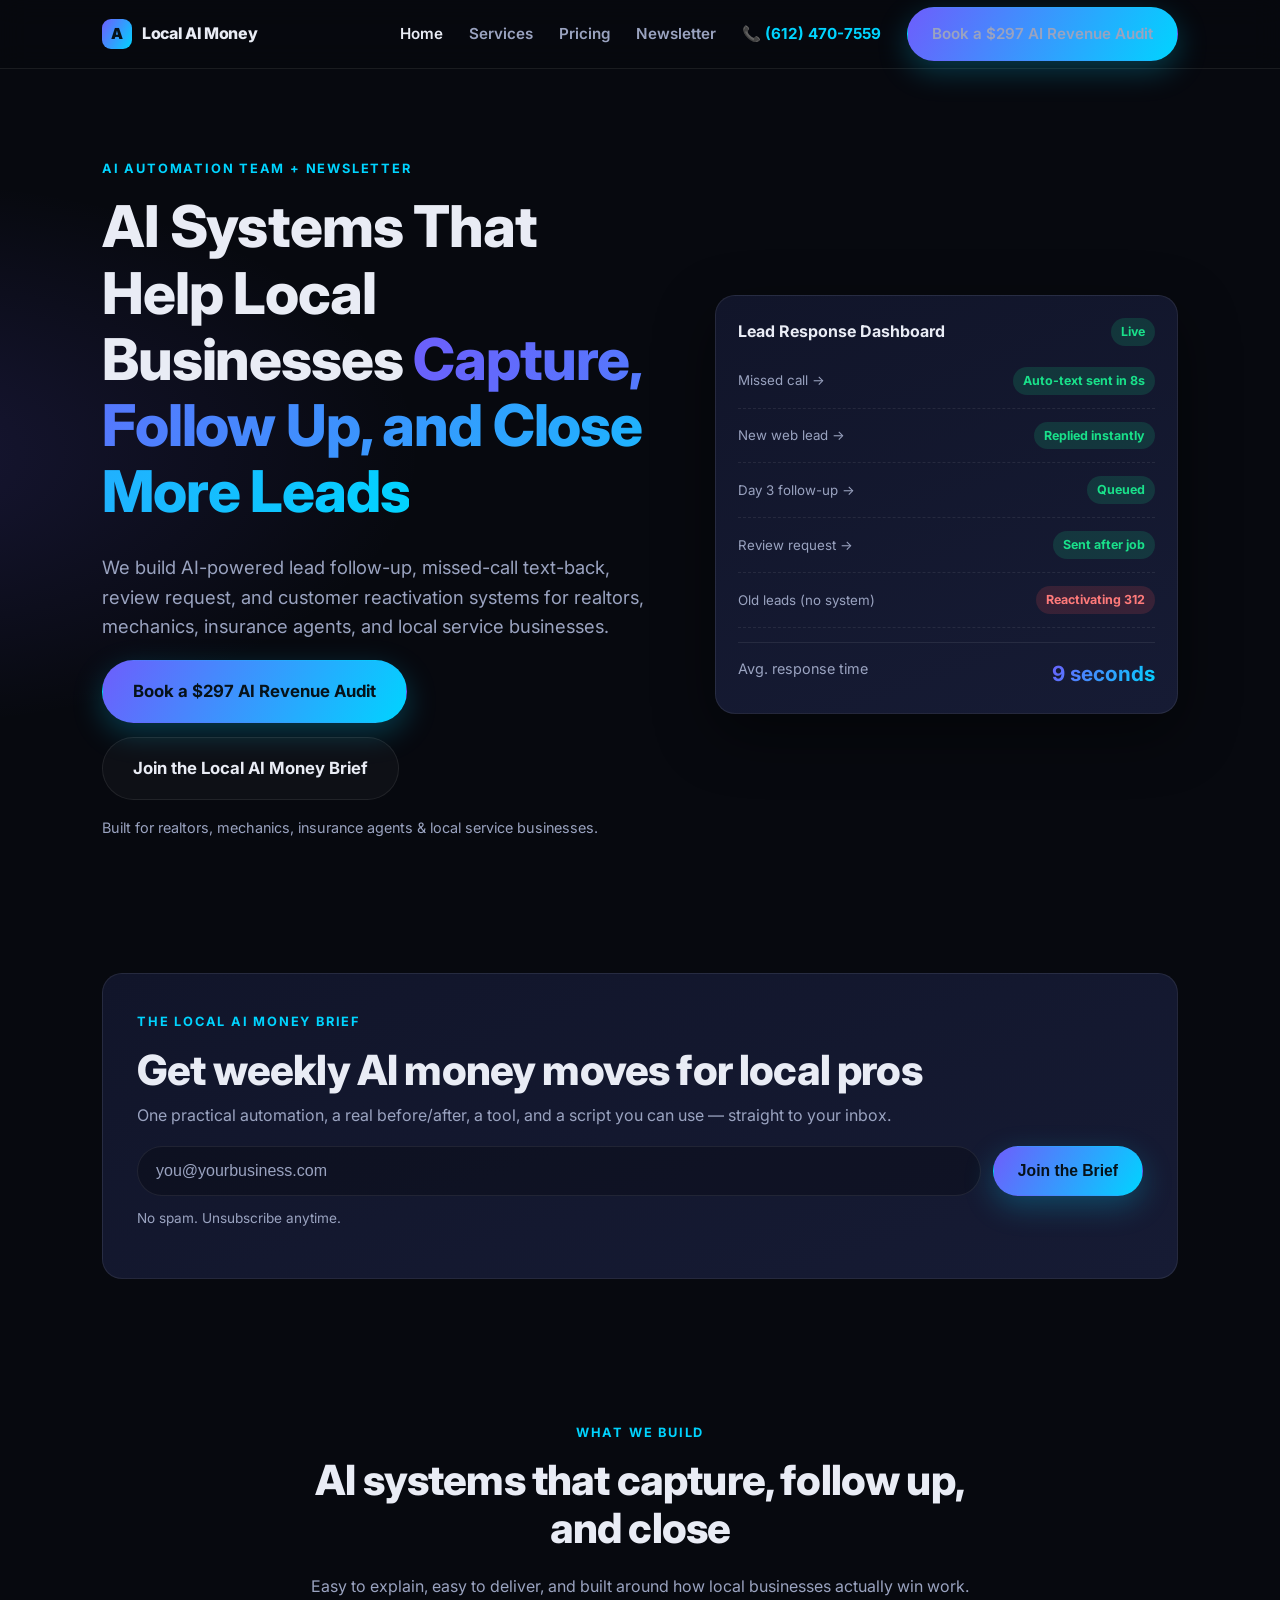
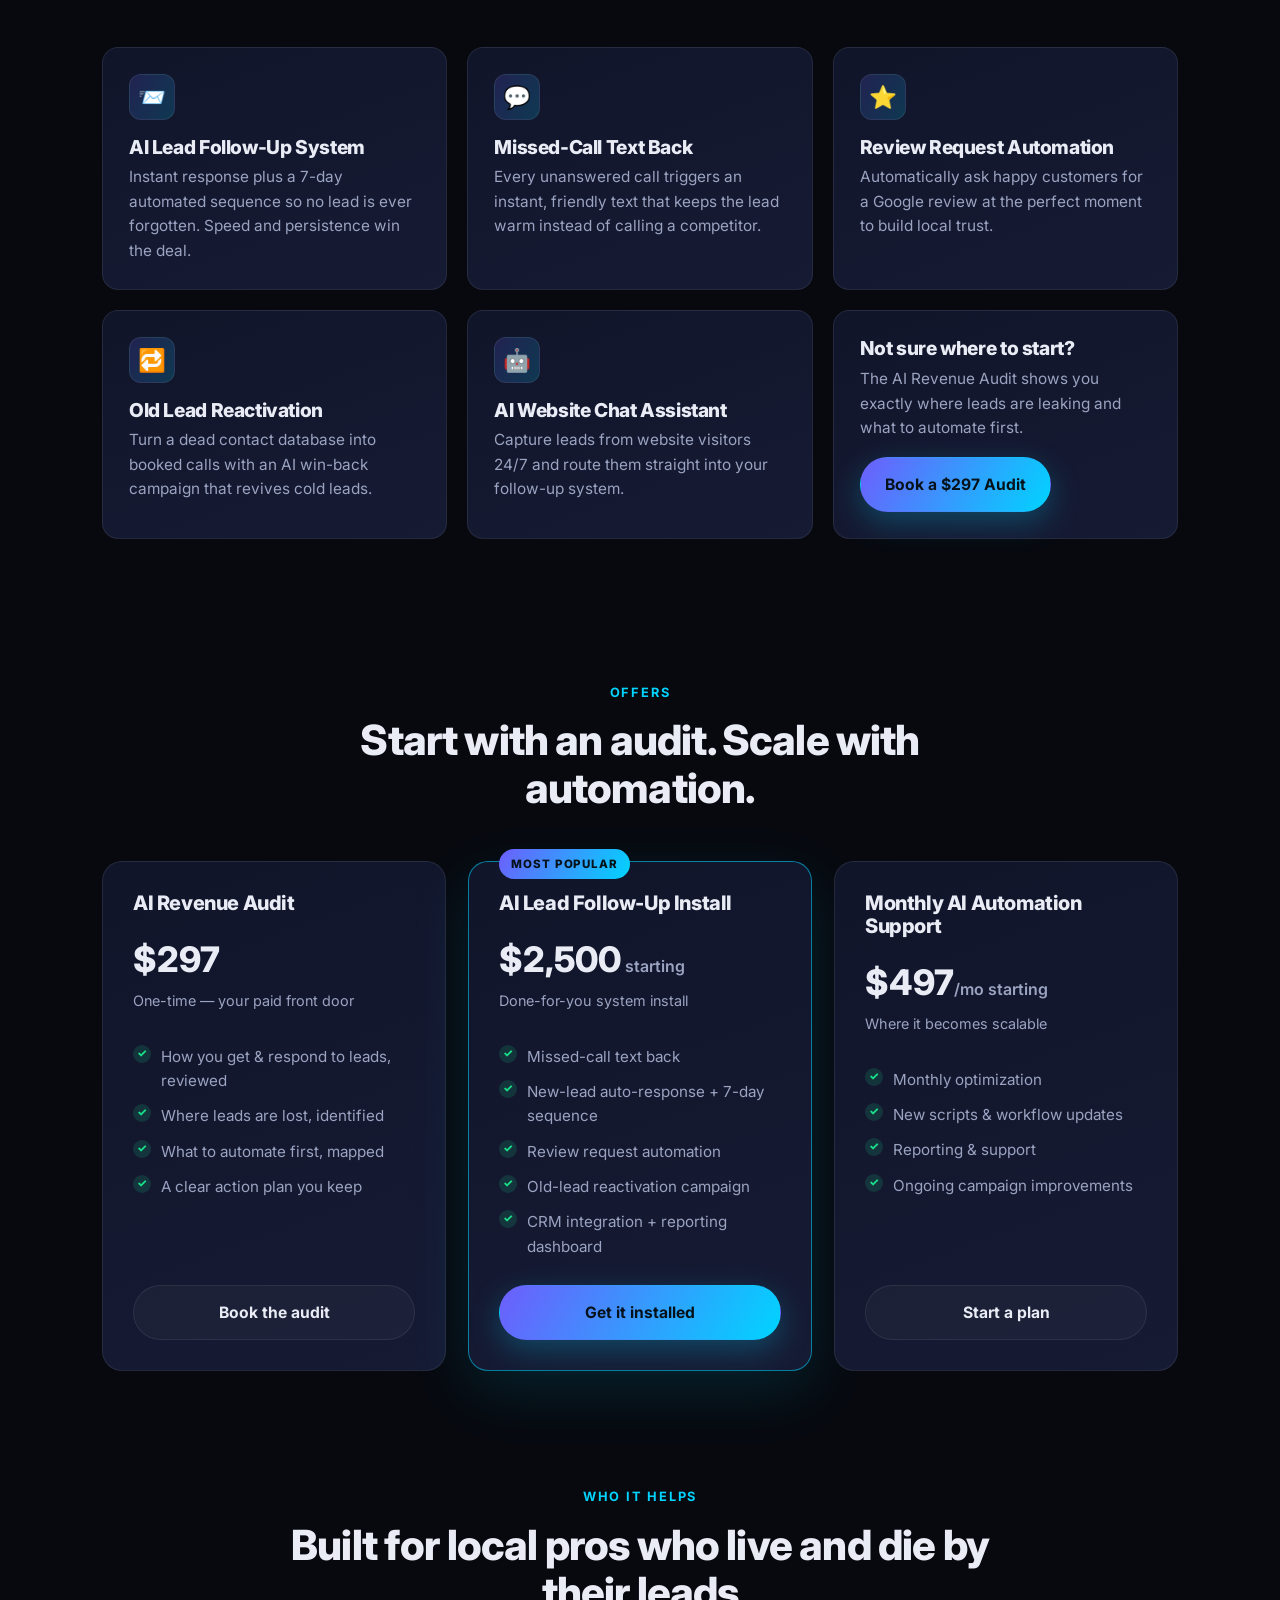
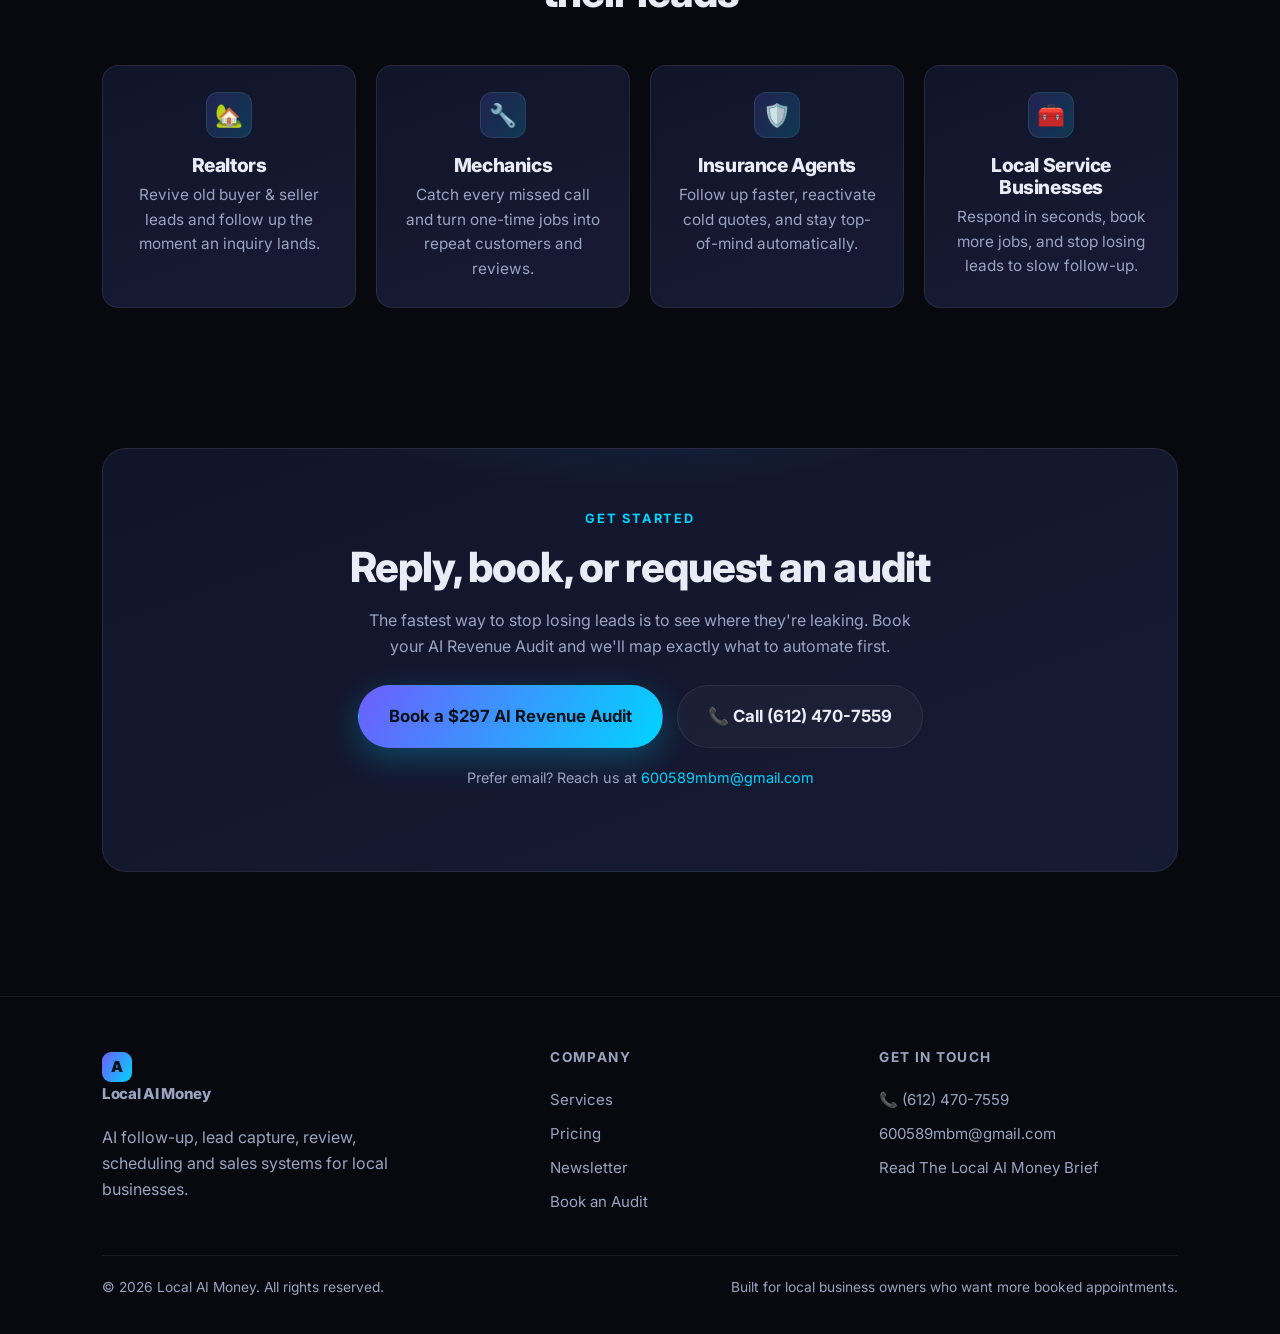
==== commit 484f8bdf: "Add files via upload" ====
--- a/index.html
+++ b/index.html
@@ -25,7 +25,7 @@
         <a href="services.html">Services</a>
         <a href="pricing.html">Pricing</a>
         <a href="newsletter.html">Newsletter</a>
-        <a class="nav__call" href="tel:+15550000000">📞 (555) 000-0000</a>
+        <a class="nav__call" href="tel:+16124707559">📞 (612) 470-7559</a>
         <a class="btn btn--primary" href="https://YOUR-BOOKING-LINK">Book a $297 AI Revenue Audit</a>
       </nav>
       <button class="nav__toggle" aria-label="Menu" aria-expanded="false">&#9776;</button>
@@ -178,7 +178,7 @@
         <p>The fastest way to stop losing leads is to see where they're leaking. Book your AI Revenue Audit and we'll map exactly what to automate first.</p>
         <div class="hero__cta">
           <a class="btn btn--primary btn--lg" href="https://YOUR-BOOKING-LINK">Book a $297 AI Revenue Audit</a>
-          <a class="btn btn--ghost btn--lg" href="tel:+15550000000">📞 Call (555) 000-0000</a>
+          <a class="btn btn--ghost btn--lg" href="tel:+16124707559">📞 Call (612) 470-7559</a>
         </div>
         <p class="hero__note" style="margin-top:18px;">Prefer email? Reach us at <a href="mailto:600589mbm@gmail.com" style="color:var(--brand-2);">600589mbm@gmail.com</a></p>
       </div>
@@ -202,7 +202,7 @@
         </div>
         <div>
           <h4>Get in touch</h4>
-          <a href="tel:+15550000000">📞 (555) 000-0000</a>
+          <a href="tel:+16124707559">📞 (612) 470-7559</a>
           <a href="mailto:600589mbm@gmail.com">600589mbm@gmail.com</a>
           <a href="newsletter.html">Read The Local AI Money Brief</a>
         </div>
